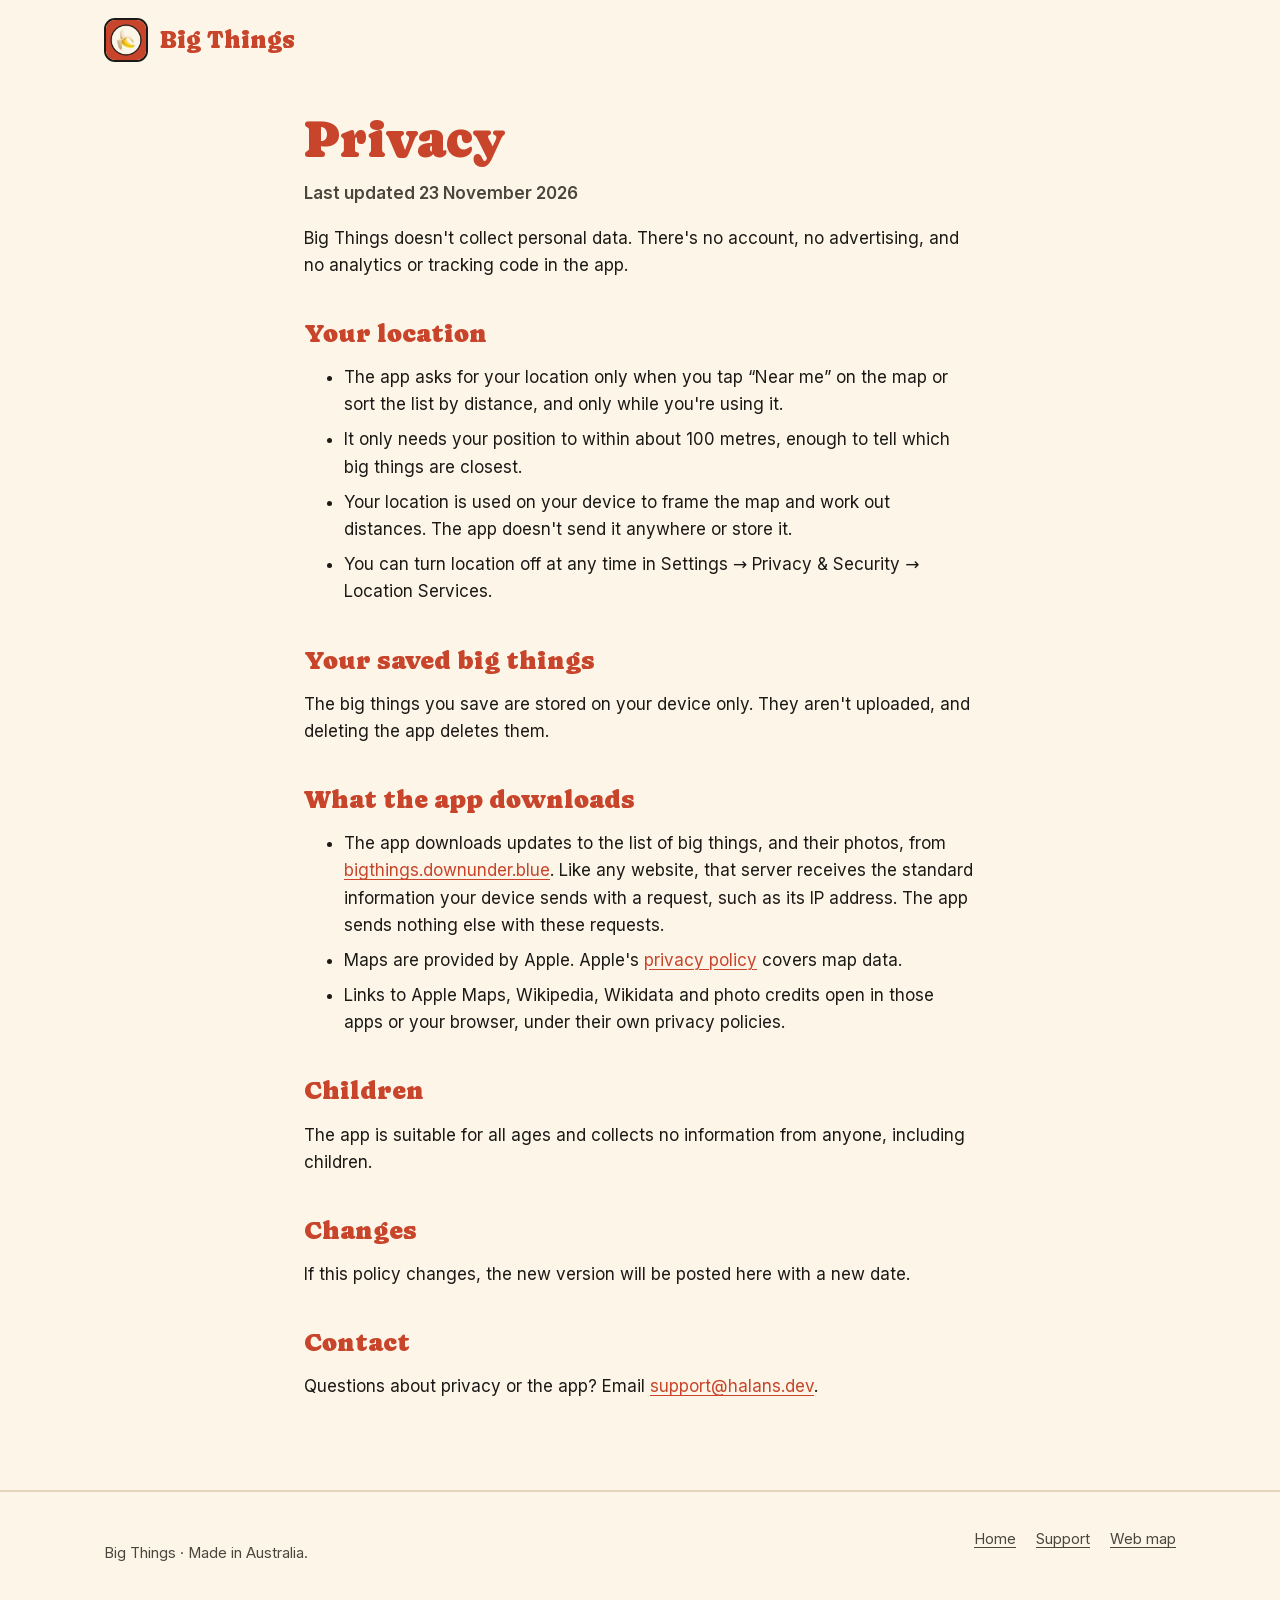
==== privacy.html @ 4a50b947 "Initial version" ====
<!doctype html>
<html lang="en-AU">
<head>
  <meta charset="utf-8">
  <meta name="viewport" content="width=device-width, initial-scale=1">
  <title>Privacy — Big Things for iPhone</title>
  <meta name="description" content="Big Things collects no personal data: no account, no ads, no analytics. Your location and saved big things stay on your device.">
  <link rel="icon" href="images/app-icon.png">
  <link rel="stylesheet" href="styles.css">
</head>
<body>
  <a class="skip" href="#main">Skip to content</a>

  <header class="site-header">
    <div class="wrap">
      <a class="brand" href="./">
        <img src="images/app-icon.png" alt="" width="44" height="44">
        <span>Big Things</span>
      </a>
    </div>
  </header>

  <main id="main" class="prose">
    <h1>Privacy</h1>
    <p class="updated">Last updated 23 November 2026</p>

    <p>Big Things doesn't collect personal data. There's no account, no advertising, and no analytics or tracking code in the app.</p>

    <h2>Your location</h2>
    <ul>
      <li>The app asks for your location only when you tap “Near me” on the map or sort the list by distance, and only while you're using it.</li>
      <li>It only needs your position to within about 100 metres, enough to tell which big things are closest.</li>
      <li>Your location is used on your device to frame the map and work out distances. The app doesn't send it anywhere or store it.</li>
      <li>You can turn location off at any time in Settings → Privacy &amp; Security → Location Services.</li>
    </ul>

    <h2>Your saved big things</h2>
    <p>The big things you save are stored on your device only. They aren't uploaded, and deleting the app deletes them.</p>

    <h2>What the app downloads</h2>
    <ul>
      <li>The app downloads updates to the list of big things, and their photos, from <a href="https://bigthings.downunder.blue">bigthings.downunder.blue</a>. Like any website, that server receives the standard information your device sends with a request, such as its IP address. The app sends nothing else with these requests.</li>
      <li>Maps are provided by Apple. Apple's <a href="https://www.apple.com/legal/privacy/">privacy policy</a> covers map data.</li>
      <li>Links to Apple Maps, Wikipedia, Wikidata and photo credits open in those apps or your browser, under their own privacy policies.</li>
    </ul>

    <h2>Children</h2>
    <p>The app is suitable for all ages and collects no information from anyone, including children.</p>

    <h2>Changes</h2>
    <p>If this policy changes, the new version will be posted here with a new date.</p>

    <h2>Contact</h2>
    <p>Questions about privacy or the app? Email <a href="mailto:support@halans.dev">support@halans.dev</a>.</p>
  </main>

  <footer class="site-footer">
    <div class="wrap">
      <p>Big Things · Made in Australia.</p>
      <nav aria-label="Footer">
        <a href="./">Home</a>
        <a href="mailto:support@halans.dev">Support</a>
        <a href="https://bigthings.downunder.blue">Web map</a>
      </nav>
    </div>
  </footer>
</body>
</html>
---- styles.css ----
/* Big Things for iPhone — marketing site.
   Tokens match the app's Theme.swift (which mirrors bigthings.downunder.blue):
   Caprasimo for display type, Inter for text, cream paper, ink outlines, terracotta accent,
   and the hard offset "sticker" shadow. The dark palette is the app's too. */

@font-face { font-family: "Caprasimo"; src: url("fonts/Caprasimo-Regular.ttf") format("truetype"); font-display: swap; }
@font-face { font-family: "Inter"; src: url("fonts/Inter-Regular.ttf") format("truetype"); font-weight: 400; font-display: swap; }
@font-face { font-family: "Inter"; src: url("fonts/Inter-SemiBold.ttf") format("truetype"); font-weight: 600; font-display: swap; }
@font-face { font-family: "Inter"; src: url("fonts/Inter-Bold.ttf") format("truetype"); font-weight: 700; font-display: swap; }

:root {
  --ink: #1B1A17;
  --ink-soft: #4A463E;
  --cream: #FDF6E8;
  --cream-2: #F6EBD6;
  --paper: #FFFDF7;
  --line: #E3D6BD;
  --earth: #C8452B;
  --on-earth: #FFFFFF;
  --sun: #F0A71C;
  --euc: #2F7D52;
  --sky: #2A7FBF;
  --plum: #7C4DAB;
  --prawn: #E0567F;
  --steel: #5B6472;
  --brew: #B5651D;
  --void: #4B4A67;
  --bronze: #8A6D3B;
  --shadow: #1B1A17;

  --radius: 14px;
  --max: 1120px;
  color-scheme: light dark;
}

@media (prefers-color-scheme: dark) {
  :root {
    --ink: #F3ECDD;
    --ink-soft: #B9AF9B;
    --cream: #26231D;
    --cream-2: #2F2B23;
    --paper: #1B1915;
    --line: #453F33;
    --earth: #E8694D;
    --on-earth: #1B1A17;
    --euc: #4FB37C;
    --sky: #5AA6E0;
    --plum: #A77FD6;
    --prawn: #EE7B9D;
    --steel: #8B95A5;
    --brew: #D08436;
    --void: #8584B0;
    --bronze: #B89A63;
    --shadow: #000000;
  }
}

* { box-sizing: border-box; }

html { -webkit-text-size-adjust: 100%; }

body {
  margin: 0;
  background: var(--cream);
  color: var(--ink);
  font: 400 1.0625rem/1.6 "Inter", system-ui, sans-serif;
}

img { max-width: 100%; display: block; }

a { color: var(--earth); text-underline-offset: 3px; }
a:hover { text-decoration-thickness: 2px; }

:focus-visible { outline: 3px solid var(--sun); outline-offset: 3px; border-radius: 6px; }

h1, h2, h3 { font-family: "Caprasimo", Georgia, serif; font-weight: 400; line-height: 1.1; margin: 0; }
h1 { font-size: clamp(2.6rem, 6vw, 4.4rem); color: var(--earth); }
h2 { font-size: clamp(1.9rem, 4vw, 2.7rem); color: var(--earth); }
h3 { font-size: 1.35rem; color: var(--ink); }

.wrap { max-width: var(--max); margin: 0 auto; padding: 0 24px; }

.skip { position: absolute; left: -999px; }
.skip:focus { left: 16px; top: 16px; background: var(--paper); padding: 8px 12px; z-index: 10; }

/* Small-caps section label, like the app's SectionLabel. */
.label {
  font-size: 0.8rem; font-weight: 700; letter-spacing: 0.12em; text-transform: uppercase;
  color: var(--ink-soft); margin: 0 0 10px;
}

/* ---------- Header ---------- */

.site-header { padding: 18px 0; }
.site-header .wrap { display: flex; align-items: center; justify-content: space-between; gap: 16px; }
.brand { display: flex; align-items: center; gap: 12px; text-decoration: none; color: var(--earth); }
.brand img { width: 44px; height: 44px; border-radius: 11px; border: 2px solid var(--ink); }
.brand span { font-family: "Caprasimo", Georgia, serif; font-size: 1.5rem; }
.site-nav { display: flex; gap: 20px; font-weight: 600; font-size: 0.95rem; }
.site-nav a { color: var(--ink); text-decoration: none; }
.site-nav a:hover { color: var(--earth); }

/* ---------- Buttons ---------- */

/* Chunky outlined button that presses into its shadow, like the app's sticker buttons. */
.btn {
  display: inline-flex; align-items: center; gap: 10px;
  padding: 13px 22px; border-radius: 12px;
  border: 2px solid var(--ink); background: var(--paper); color: var(--ink);
  font-weight: 700; text-decoration: none;
  box-shadow: 0 3px 0 var(--shadow);
  transition: transform 0.08s ease, box-shadow 0.08s ease;
}
.btn:hover { text-decoration: none; }
.btn:active { transform: translateY(3px); box-shadow: 0 0 0 var(--shadow); }
.btn-primary { background: var(--sun); color: #1B1A17; }
.btn svg { width: 22px; height: 22px; flex: none; }
.btn small { display: block; font-size: 0.7rem; font-weight: 600; line-height: 1.1; }
.btn .two-line { line-height: 1.15; text-align: left; }

/* ---------- Hero ---------- */

.hero { padding: 40px 0 72px; }
.hero .wrap { display: grid; grid-template-columns: 1.1fr 0.9fr; gap: 48px; align-items: center; }
.hero p.lede { font-size: 1.25rem; color: var(--ink-soft); max-width: 34ch; margin: 22px 0 30px; }
.hero .actions { display: flex; flex-wrap: wrap; gap: 14px; }
.hero .fine { font-size: 0.9rem; color: var(--ink-soft); margin-top: 18px; }

/* A phone outline around the app screenshots. */
.phone {
  width: min(320px, 78vw); margin: 0 auto;
  border: 3px solid var(--ink); border-radius: 46px; padding: 9px;
  background: #0E0D0B; box-shadow: 0 8px 0 var(--shadow);
}
.phone img { border-radius: 37px; width: 100%; height: auto; }
.hero .phone { transform: rotate(2deg); }

/* ---------- Stats ---------- */

.stats { padding: 0 0 72px; }
.stats ul {
  list-style: none; margin: 0; padding: 0;
  display: grid; grid-template-columns: repeat(4, 1fr); gap: 16px;
}
.stats li {
  background: var(--paper); border: 2px solid var(--ink); border-radius: var(--radius);
  box-shadow: 0 3px 0 var(--shadow); padding: 20px; text-align: center;
}
.stats strong { display: block; font-family: "Caprasimo", Georgia, serif; font-weight: 400; font-size: 2.4rem; color: var(--earth); line-height: 1.1; }
.stats span { font-size: 0.95rem; color: var(--ink-soft); font-weight: 600; }

/* ---------- Sections ---------- */

section { padding: 72px 0; }
section.alt { background: var(--cream-2); border-top: 2px solid var(--line); border-bottom: 2px solid var(--line); }
.section-head { max-width: 640px; margin-bottom: 40px; }
.section-head p { color: var(--ink-soft); margin: 14px 0 0; }

/* ---------- Features ---------- */

.features { display: grid; grid-template-columns: repeat(auto-fill, minmax(250px, 1fr)); gap: 20px; }
.feature {
  background: var(--paper); border: 2px solid var(--ink); border-radius: var(--radius);
  box-shadow: 0 3px 0 var(--shadow); padding: 22px;
}
.feature .icon {
  width: 46px; height: 46px; border-radius: 50%; border: 2px solid var(--ink);
  display: grid; place-items: center; font-size: 1.35rem; margin-bottom: 14px;
}
.feature p { margin: 8px 0 0; color: var(--ink-soft); font-size: 0.98rem; }

/* ---------- Categories ---------- */

.chips { display: flex; flex-wrap: wrap; gap: 10px; list-style: none; margin: 0; padding: 0; }
.chip {
  display: inline-flex; align-items: center; gap: 8px;
  padding: 8px 14px; border-radius: 999px; border: 2px solid var(--ink);
  background: var(--tint, var(--cream)); color: #1B1A17;
  font-weight: 600; font-size: 0.98rem; box-shadow: 0 2px 0 var(--shadow);
}
.chip b { font-weight: 700; opacity: 0.7; }

/* ---------- Screenshots ---------- */

.screens { display: grid; grid-template-columns: repeat(3, 1fr); gap: 32px; align-items: start; }
.screens figure { margin: 0; text-align: center; }
.screens figcaption { margin-top: 18px; font-weight: 600; }
.screens figcaption span { display: block; font-weight: 400; color: var(--ink-soft); font-size: 0.95rem; }

/* ---------- Duo ---------- */

.duo { display: grid; grid-template-columns: 1fr 1fr; gap: 48px; align-items: center; }
.callout {
  background: var(--paper); border: 2px solid var(--ink); border-left: 8px solid var(--sun);
  border-radius: var(--radius); padding: 22px 24px; box-shadow: 0 3px 0 var(--shadow);
}
.callout ul { margin: 10px 0 0; padding-left: 20px; color: var(--ink-soft); }
.callout li + li { margin-top: 6px; }

/* ---------- Data ---------- */

.sources { list-style: none; padding: 0; margin: 0; display: grid; gap: 12px; }
.sources li {
  display: flex; justify-content: space-between; gap: 16px; flex-wrap: wrap;
  padding: 14px 18px; border: 2px solid var(--line); border-radius: 12px; background: var(--paper);
}
.sources .licence { color: var(--ink-soft); font-size: 0.92rem; font-weight: 600; }

/* ---------- Download ---------- */

.download { text-align: center; }
.download img { width: 120px; height: 120px; border-radius: 27px; border: 3px solid var(--ink); box-shadow: 0 5px 0 var(--shadow); margin: 0 auto 28px; }
.download p { color: var(--ink-soft); max-width: 46ch; margin: 14px auto 28px; }

/* ---------- Footer ---------- */

.site-footer { padding: 36px 0 48px; border-top: 2px solid var(--line); font-size: 0.92rem; color: var(--ink-soft); }
.site-footer .wrap { display: flex; flex-wrap: wrap; gap: 12px 28px; justify-content: space-between; }
.site-footer nav { display: flex; gap: 20px; flex-wrap: wrap; }
.site-footer a { color: var(--ink-soft); }

/* ---------- Prose pages (privacy) ---------- */

.prose { max-width: 720px; padding: 32px 24px 72px; margin: 0 auto; }
.prose h1 { font-size: clamp(2.2rem, 5vw, 3.2rem); }
.prose h2 { font-size: 1.6rem; margin-top: 40px; }
.prose .updated { color: var(--ink-soft); font-weight: 600; margin-top: 12px; }
.prose p, .prose li { color: var(--ink); }
.prose li + li { margin-top: 8px; }

/* ---------- Narrow screens ---------- */

@media (max-width: 860px) {
  .hero .wrap, .duo { grid-template-columns: 1fr; }
  .hero { padding-top: 16px; }
  .hero .phone { transform: none; }
  .stats ul { grid-template-columns: repeat(2, 1fr); }
  .screens { grid-template-columns: 1fr; max-width: 340px; margin: 0 auto; }
  .site-nav { display: none; }
}

@media (prefers-reduced-motion: reduce) {
  .btn { transition: none; }
  .btn:active { transform: none; }
}
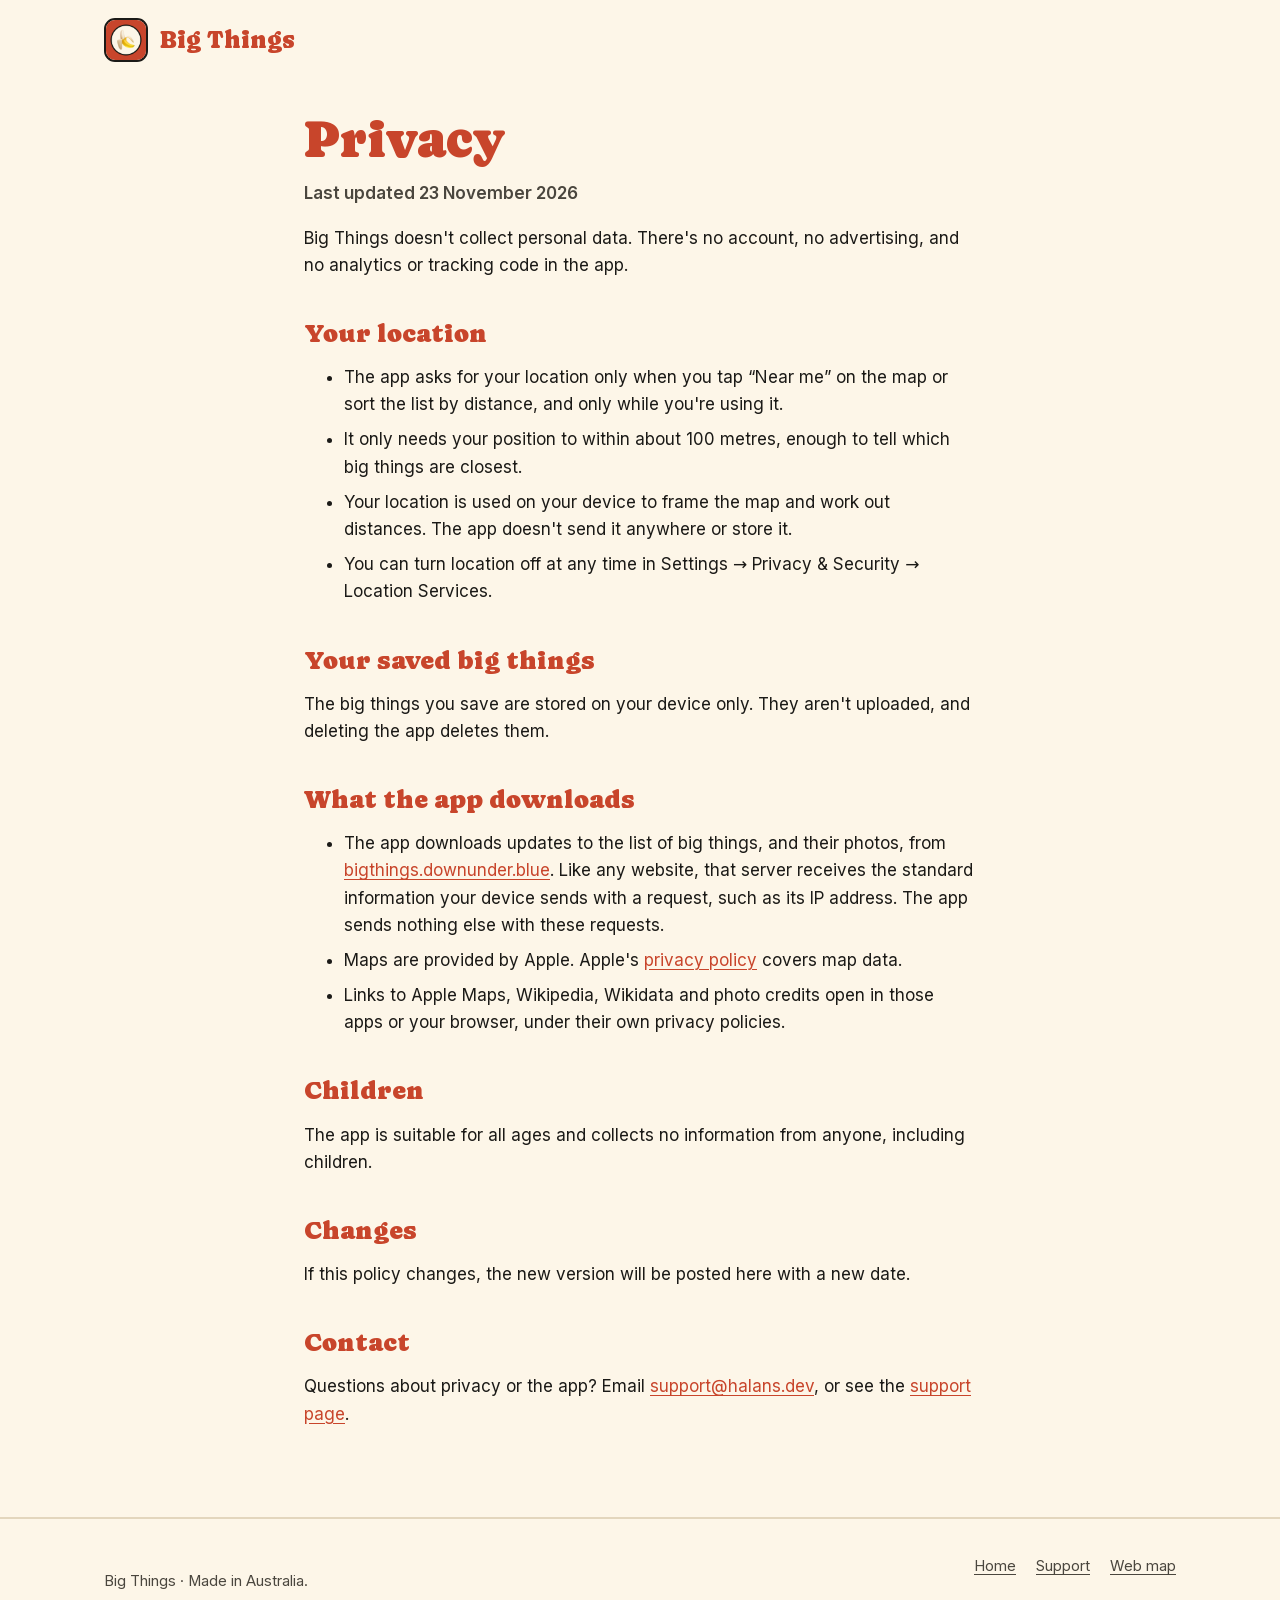
==== commit 26ccbd28: "Update README, add support page, enhance SEO, and create sitemap" ====
--- a/privacy.html
+++ b/privacy.html
@@ -3,9 +3,22 @@
 <head>
   <meta charset="utf-8">
   <meta name="viewport" content="width=device-width, initial-scale=1">
-  <title>Privacy — Big Things for iPhone</title>
+  <title>Privacy policy | Big Things for iPhone</title>
   <meta name="description" content="Big Things collects no personal data: no account, no ads, no analytics. Your location and saved big things stay on your device.">
+  <link rel="canonical" href="https://halans.github.io/bigthings/privacy.html">
+  <meta name="robots" content="index, follow">
+  <meta name="theme-color" content="#FDF6E8" media="(prefers-color-scheme: light)">
+  <meta name="theme-color" content="#26231D" media="(prefers-color-scheme: dark)">
+  <meta property="og:type" content="website">
+  <meta property="og:site_name" content="Big Things">
+  <meta property="og:locale" content="en_AU">
+  <meta property="og:url" content="https://halans.github.io/bigthings/privacy.html">
+  <meta property="og:title" content="Privacy policy | Big Things for iPhone">
+  <meta property="og:description" content="Big Things collects no personal data: no account, no ads, no analytics.">
+  <meta property="og:image" content="https://halans.github.io/bigthings/images/app-icon.png">
+  <meta name="twitter:card" content="summary">
   <link rel="icon" href="images/app-icon.png">
+  <link rel="apple-touch-icon" href="images/app-icon.png">
   <link rel="stylesheet" href="styles.css">
 </head>
 <body>
@@ -51,7 +64,7 @@
     <p>If this policy changes, the new version will be posted here with a new date.</p>
 
     <h2>Contact</h2>
-    <p>Questions about privacy or the app? Email <a href="mailto:support@halans.dev">support@halans.dev</a>.</p>
+    <p>Questions about privacy or the app? Email <a href="mailto:support@halans.dev">support@halans.dev</a>, or see the <a href="support.html">support page</a>.</p>
   </main>
 
   <footer class="site-footer">
@@ -59,7 +72,7 @@
       <p>Big Things · Made in Australia.</p>
       <nav aria-label="Footer">
         <a href="./">Home</a>
-        <a href="mailto:support@halans.dev">Support</a>
+        <a href="support.html">Support</a>
         <a href="https://bigthings.downunder.blue">Web map</a>
       </nav>
     </div>
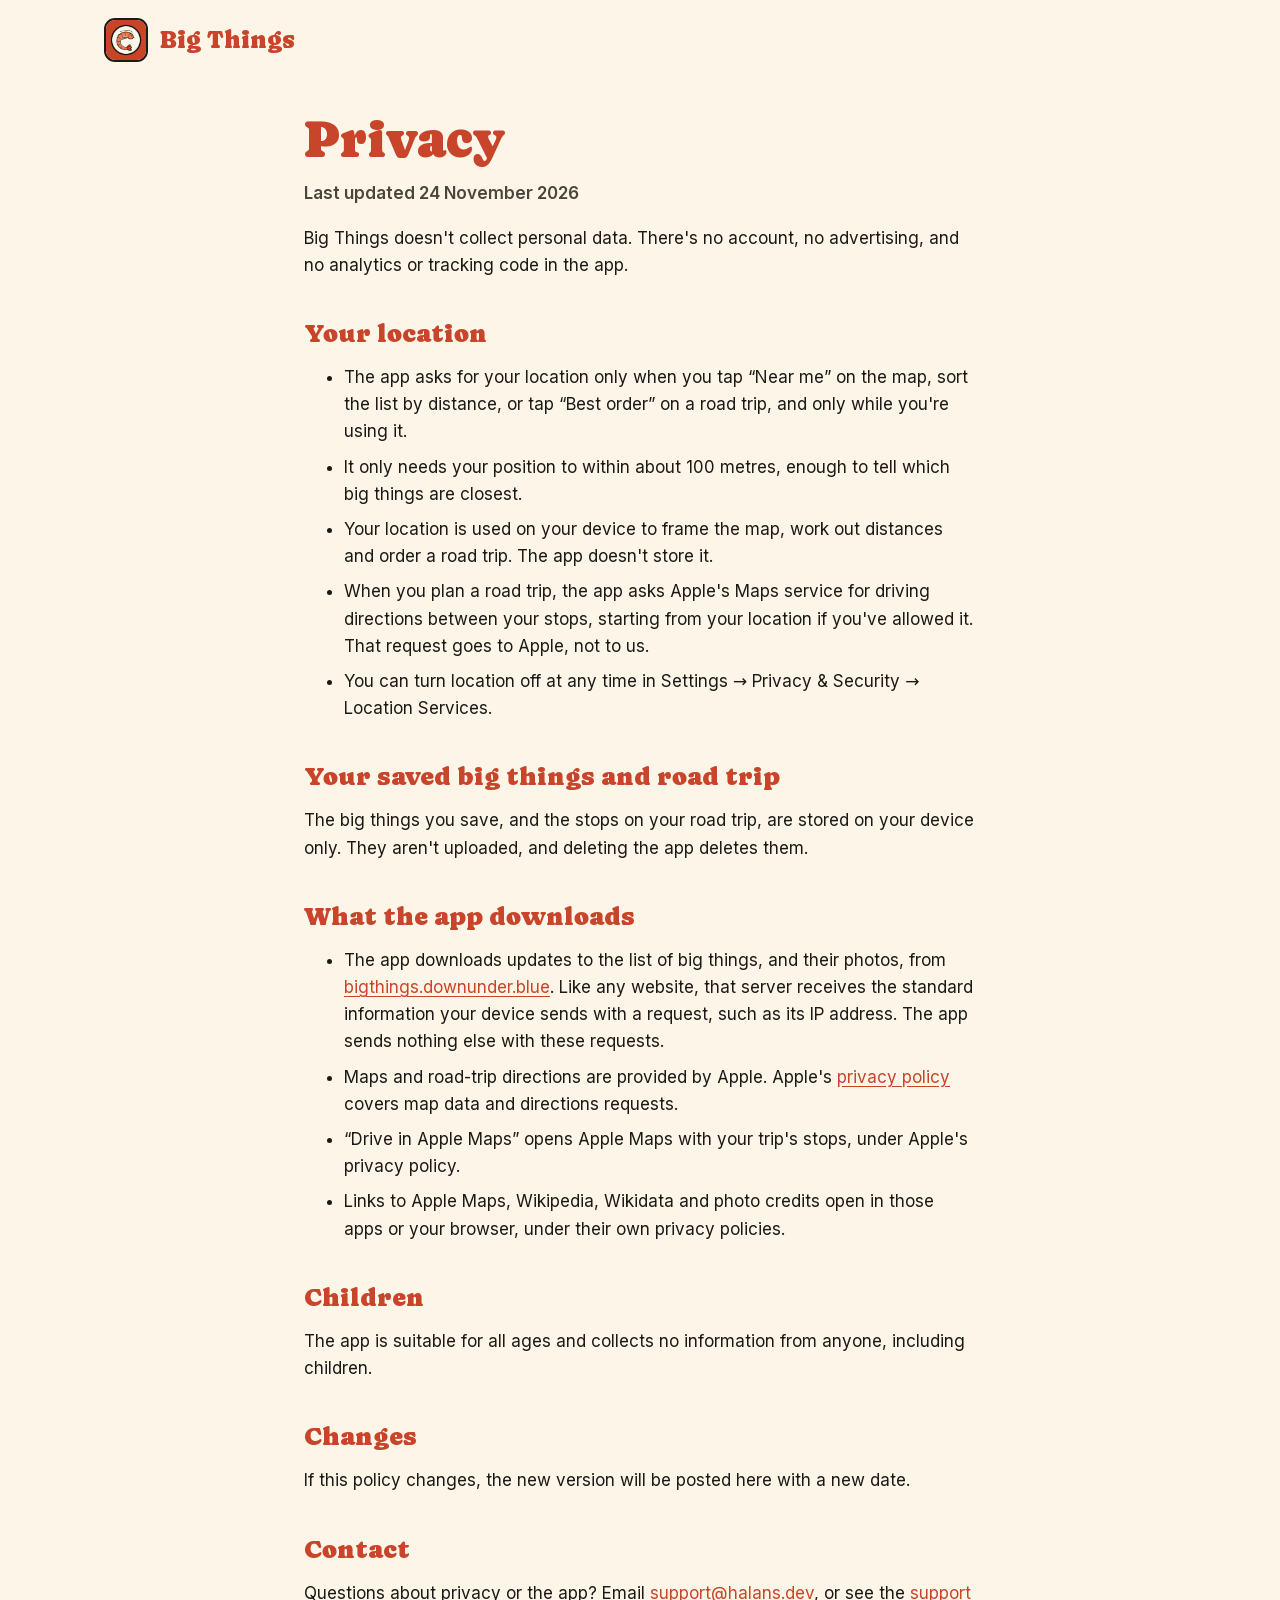
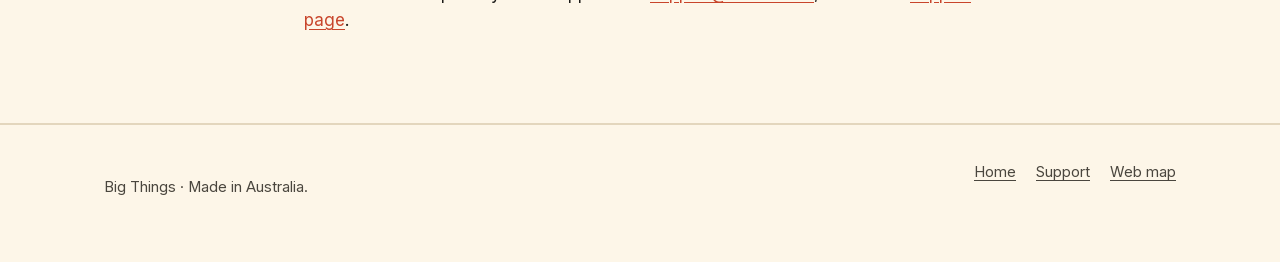
==== commit 1d269631: "Privacy policy and features: road-trip planner - Privacy: location is also used for Best order; trip" ====
--- a/privacy.html
+++ b/privacy.html
@@ -4,7 +4,7 @@
   <meta charset="utf-8">
   <meta name="viewport" content="width=device-width, initial-scale=1">
   <title>Privacy policy | Big Things for iPhone</title>
-  <meta name="description" content="Big Things collects no personal data: no account, no ads, no analytics. Your location and saved big things stay on your device.">
+  <meta name="description" content="Big Things collects no personal data: no account, no ads, no analytics. Your saved big things and road trip stay on your device.">
   <link rel="canonical" href="https://halans.github.io/bigthings/privacy.html">
   <meta name="robots" content="index, follow">
   <meta name="theme-color" content="#FDF6E8" media="(prefers-color-scheme: light)">
@@ -15,8 +15,10 @@
   <meta property="og:url" content="https://halans.github.io/bigthings/privacy.html">
   <meta property="og:title" content="Privacy policy | Big Things for iPhone">
   <meta property="og:description" content="Big Things collects no personal data: no account, no ads, no analytics.">
-  <meta property="og:image" content="https://halans.github.io/bigthings/images/app-icon.png">
-  <meta name="twitter:card" content="summary">
+  <meta property="og:image" content="https://halans.github.io/bigthings/images/og-image.png">
+  <meta property="og:image:width" content="1200">
+  <meta property="og:image:height" content="630">
+  <meta name="twitter:card" content="summary_large_image">
   <link rel="icon" href="images/app-icon.png">
   <link rel="apple-touch-icon" href="images/app-icon.png">
   <link rel="stylesheet" href="styles.css">
@@ -35,25 +37,27 @@
 
   <main id="main" class="prose">
     <h1>Privacy</h1>
-    <p class="updated">Last updated 23 November 2026</p>
+    <p class="updated">Last updated 24 November 2026</p>
 
     <p>Big Things doesn't collect personal data. There's no account, no advertising, and no analytics or tracking code in the app.</p>
 
     <h2>Your location</h2>
     <ul>
-      <li>The app asks for your location only when you tap “Near me” on the map or sort the list by distance, and only while you're using it.</li>
+      <li>The app asks for your location only when you tap “Near me” on the map, sort the list by distance, or tap “Best order” on a road trip, and only while you're using it.</li>
       <li>It only needs your position to within about 100 metres, enough to tell which big things are closest.</li>
-      <li>Your location is used on your device to frame the map and work out distances. The app doesn't send it anywhere or store it.</li>
+      <li>Your location is used on your device to frame the map, work out distances and order a road trip. The app doesn't store it.</li>
+      <li>When you plan a road trip, the app asks Apple's Maps service for driving directions between your stops, starting from your location if you've allowed it. That request goes to Apple, not to us.</li>
       <li>You can turn location off at any time in Settings → Privacy &amp; Security → Location Services.</li>
     </ul>
 
-    <h2>Your saved big things</h2>
-    <p>The big things you save are stored on your device only. They aren't uploaded, and deleting the app deletes them.</p>
+    <h2>Your saved big things and road trip</h2>
+    <p>The big things you save, and the stops on your road trip, are stored on your device only. They aren't uploaded, and deleting the app deletes them.</p>
 
     <h2>What the app downloads</h2>
     <ul>
       <li>The app downloads updates to the list of big things, and their photos, from <a href="https://bigthings.downunder.blue">bigthings.downunder.blue</a>. Like any website, that server receives the standard information your device sends with a request, such as its IP address. The app sends nothing else with these requests.</li>
-      <li>Maps are provided by Apple. Apple's <a href="https://www.apple.com/legal/privacy/">privacy policy</a> covers map data.</li>
+      <li>Maps and road-trip directions are provided by Apple. Apple's <a href="https://www.apple.com/legal/privacy/">privacy policy</a> covers map data and directions requests.</li>
+      <li>“Drive in Apple Maps” opens Apple Maps with your trip's stops, under Apple's privacy policy.</li>
       <li>Links to Apple Maps, Wikipedia, Wikidata and photo credits open in those apps or your browser, under their own privacy policies.</li>
     </ul>
 
